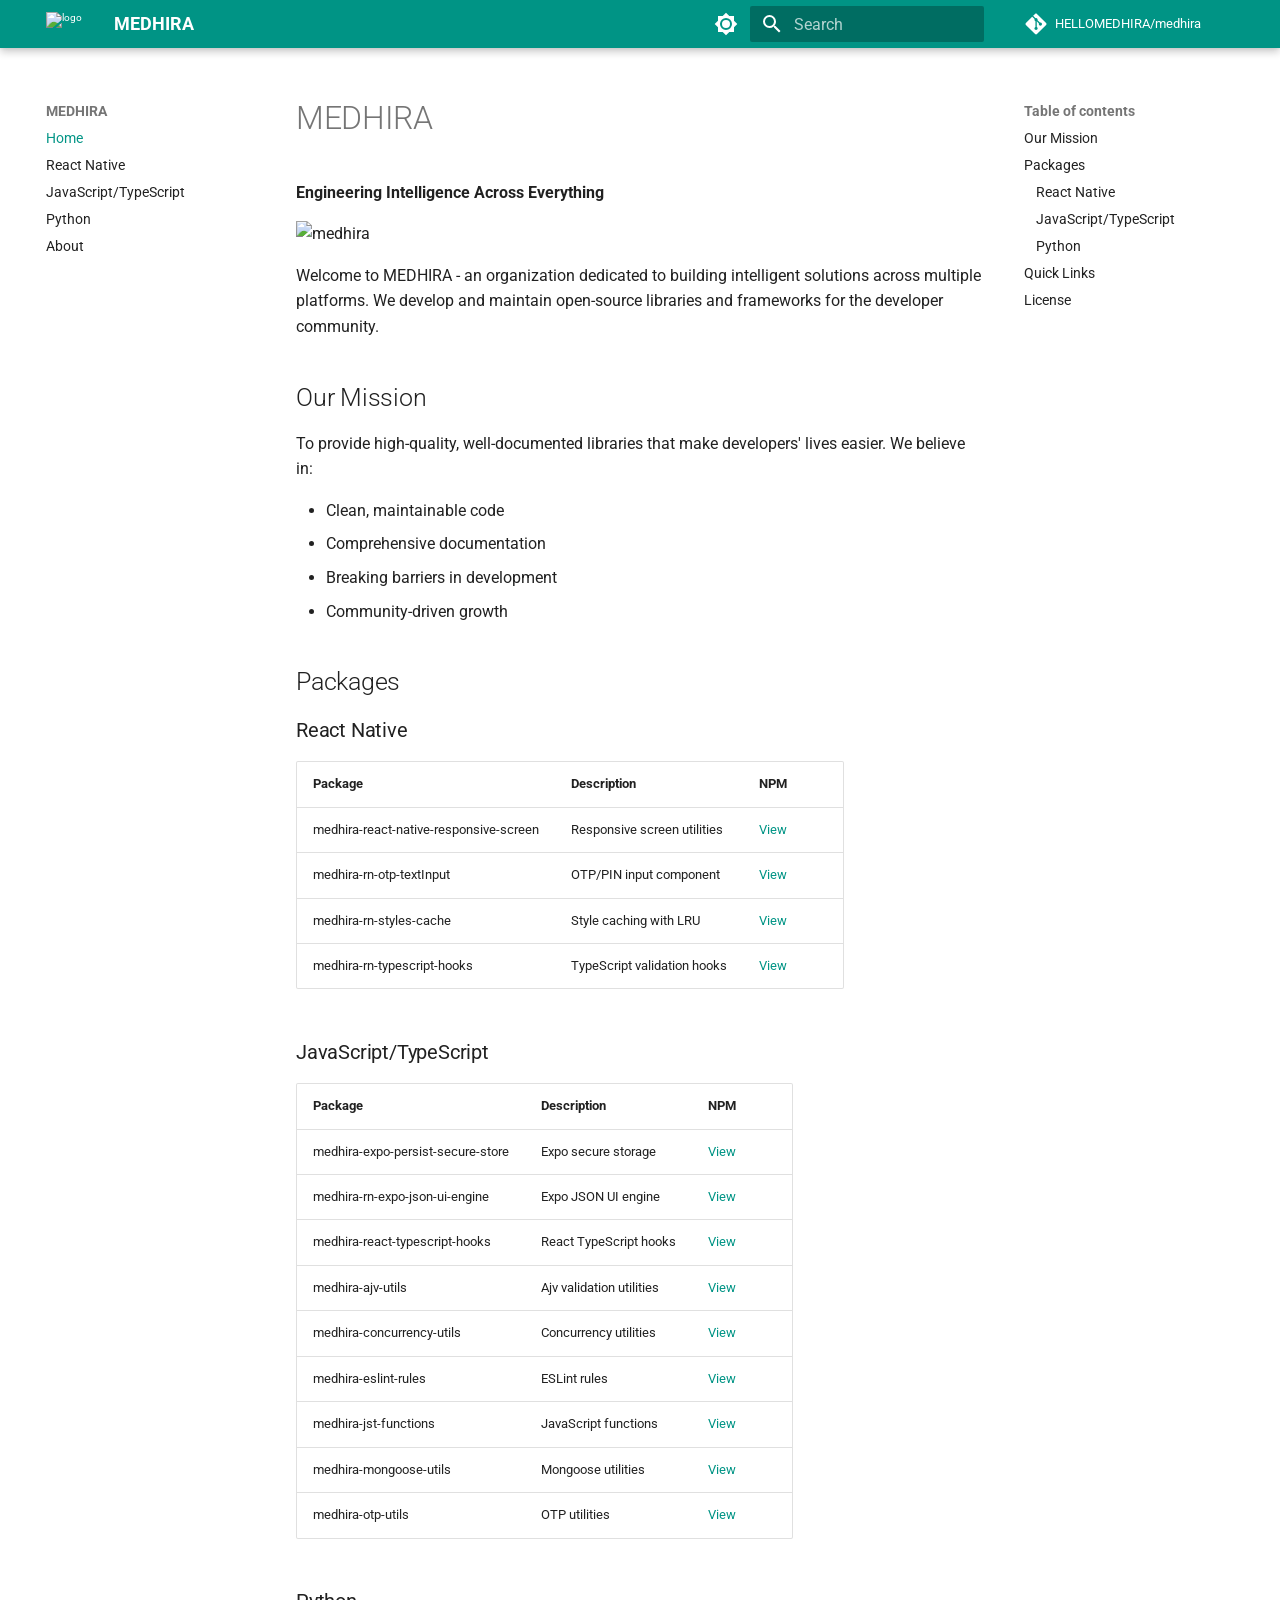
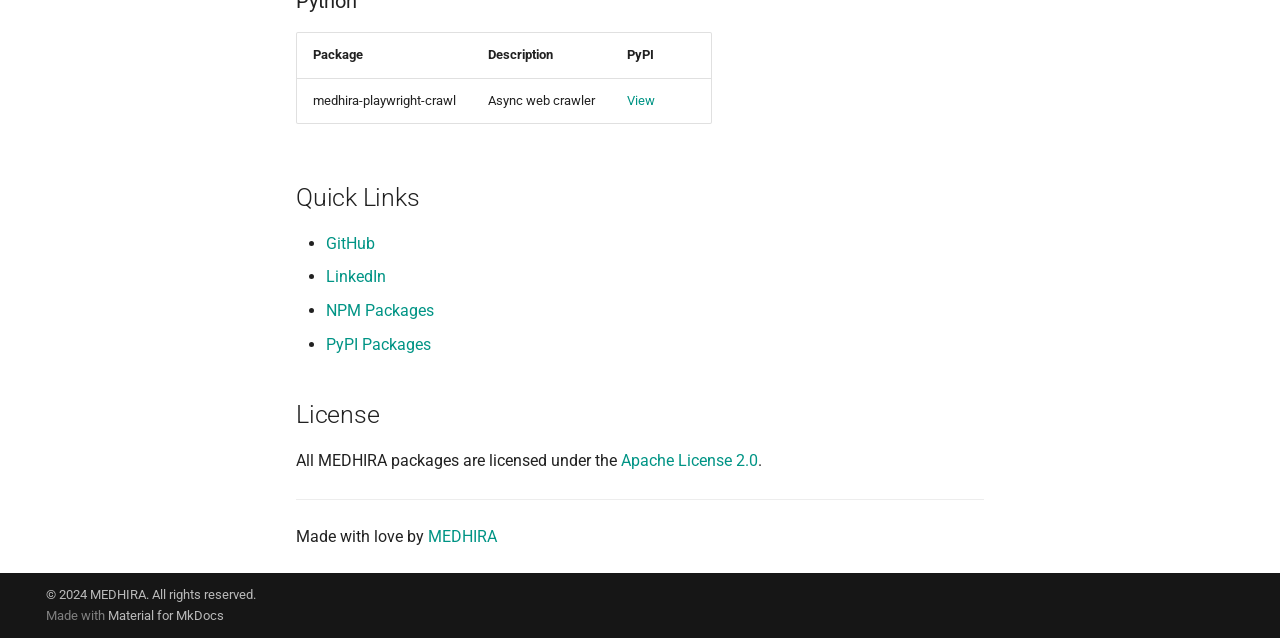
==== site/index.html @ 89390db6 "initial commit" ====
<!doctype html><html lang=en class=no-js> <head><meta charset=utf-8><meta name=viewport content="width=device-width,initial-scale=1"><meta name=description content="Engineering Intelligence Across Everything - Open Source Libraries and Tools"><meta name=author content=MEDHIRA><link href=https://medhira.readthedocs.io/ rel=canonical><link href=react-native/ rel=next><link rel=icon href=https://raw.githubusercontent.com/HELLOMEDHIRA/medhira/main/assets/medhira-logo.png><meta name=generator content="mkdocs-1.6.1, mkdocs-material-9.7.6"><title>MEDHIRA</title><link rel=stylesheet href=assets/stylesheets/main.484c7ddc.min.css><link rel=stylesheet href=assets/stylesheets/palette.ab4e12ef.min.css><link rel=preconnect href=https://fonts.gstatic.com crossorigin><link rel=stylesheet href="https://fonts.googleapis.com/css?family=Roboto:300,300i,400,400i,700,700i%7CRoboto+Mono:400,400i,700,700i&display=fallback"><style>:root{--md-text-font:"Roboto";--md-code-font:"Roboto Mono"}</style><script>__md_scope=new URL(".",location),__md_hash=e=>[...e].reduce(((e,_)=>(e<<5)-e+_.charCodeAt(0)),0),__md_get=(e,_=localStorage,t=__md_scope)=>JSON.parse(_.getItem(t.pathname+"."+e)),__md_set=(e,_,t=localStorage,a=__md_scope)=>{try{t.setItem(a.pathname+"."+e,JSON.stringify(_))}catch(e){}}</script></head> <body dir=ltr data-md-color-scheme=default data-md-color-primary=teal data-md-color-accent=teal> <input class=md-toggle data-md-toggle=drawer type=checkbox id=__drawer autocomplete=off> <input class=md-toggle data-md-toggle=search type=checkbox id=__search autocomplete=off> <label class=md-overlay for=__drawer></label> <div data-md-component=skip> <a href=#medhira class=md-skip> Skip to content </a> </div> <div data-md-component=announce> </div> <header class="md-header md-header--shadow" data-md-component=header> <nav class="md-header__inner md-grid" aria-label=Header> <a href=. title=MEDHIRA class="md-header__button md-logo" aria-label=MEDHIRA data-md-component=logo> <img src=https://raw.githubusercontent.com/HELLOMEDHIRA/medhira/main/assets/medhira-logo.png alt=logo> </a> <label class="md-header__button md-icon" for=__drawer> <svg xmlns=http://www.w3.org/2000/svg viewbox="0 0 24 24"><path d="M3 6h18v2H3zm0 5h18v2H3zm0 5h18v2H3z"/></svg> </label> <div class=md-header__title data-md-component=header-title> <div class=md-header__ellipsis> <div class=md-header__topic> <span class=md-ellipsis> MEDHIRA </span> </div> <div class=md-header__topic data-md-component=header-topic> <span class=md-ellipsis> Home </span> </div> </div> </div> <form class=md-header__option data-md-component=palette> <input class=md-option data-md-color-media="(prefers-color-scheme: light)" data-md-color-scheme=default data-md-color-primary=teal data-md-color-accent=teal aria-label="Switch to dark mode" type=radio name=__palette id=__palette_0> <label class="md-header__button md-icon" title="Switch to dark mode" for=__palette_1 hidden> <svg xmlns=http://www.w3.org/2000/svg viewbox="0 0 24 24"><path d="M12 8a4 4 0 0 0-4 4 4 4 0 0 0 4 4 4 4 0 0 0 4-4 4 4 0 0 0-4-4m0 10a6 6 0 0 1-6-6 6 6 0 0 1 6-6 6 6 0 0 1 6 6 6 6 0 0 1-6 6m8-9.31V4h-4.69L12 .69 8.69 4H4v4.69L.69 12 4 15.31V20h4.69L12 23.31 15.31 20H20v-4.69L23.31 12z"/></svg> </label> <input class=md-option data-md-color-media="(prefers-color-scheme: dark)" data-md-color-scheme=slate data-md-color-primary=teal data-md-color-accent=teal aria-label="Switch to light mode" type=radio name=__palette id=__palette_1> <label class="md-header__button md-icon" title="Switch to light mode" for=__palette_0 hidden> <svg xmlns=http://www.w3.org/2000/svg viewbox="0 0 24 24"><path d="M12 18c-.89 0-1.74-.2-2.5-.55C11.56 16.5 13 14.42 13 12s-1.44-4.5-3.5-5.45C10.26 6.2 11.11 6 12 6a6 6 0 0 1 6 6 6 6 0 0 1-6 6m8-9.31V4h-4.69L12 .69 8.69 4H4v4.69L.69 12 4 15.31V20h4.69L12 23.31 15.31 20H20v-4.69L23.31 12z"/></svg> </label> </form> <script>var palette=__md_get("__palette");if(palette&&palette.color){if("(prefers-color-scheme)"===palette.color.media){var media=matchMedia("(prefers-color-scheme: light)"),input=document.querySelector(media.matches?"[data-md-color-media='(prefers-color-scheme: light)']":"[data-md-color-media='(prefers-color-scheme: dark)']");palette.color.media=input.getAttribute("data-md-color-media"),palette.color.scheme=input.getAttribute("data-md-color-scheme"),palette.color.primary=input.getAttribute("data-md-color-primary"),palette.color.accent=input.getAttribute("data-md-color-accent")}for(var[key,value]of Object.entries(palette.color))document.body.setAttribute("data-md-color-"+key,value)}</script> <label class="md-header__button md-icon" for=__search> <svg xmlns=http://www.w3.org/2000/svg viewbox="0 0 24 24"><path d="M9.5 3A6.5 6.5 0 0 1 16 9.5c0 1.61-.59 3.09-1.56 4.23l.27.27h.79l5 5-1.5 1.5-5-5v-.79l-.27-.27A6.52 6.52 0 0 1 9.5 16 6.5 6.5 0 0 1 3 9.5 6.5 6.5 0 0 1 9.5 3m0 2C7 5 5 7 5 9.5S7 14 9.5 14 14 12 14 9.5 12 5 9.5 5"/></svg> </label> <div class=md-search data-md-component=search role=dialog> <label class=md-search__overlay for=__search></label> <div class=md-search__inner role=search> <form class=md-search__form name=search> <input type=text class=md-search__input name=query aria-label=Search placeholder=Search autocapitalize=off autocorrect=off autocomplete=off spellcheck=false data-md-component=search-query required> <label class="md-search__icon md-icon" for=__search> <svg xmlns=http://www.w3.org/2000/svg viewbox="0 0 24 24"><path d="M9.5 3A6.5 6.5 0 0 1 16 9.5c0 1.61-.59 3.09-1.56 4.23l.27.27h.79l5 5-1.5 1.5-5-5v-.79l-.27-.27A6.52 6.52 0 0 1 9.5 16 6.5 6.5 0 0 1 3 9.5 6.5 6.5 0 0 1 9.5 3m0 2C7 5 5 7 5 9.5S7 14 9.5 14 14 12 14 9.5 12 5 9.5 5"/></svg> <svg xmlns=http://www.w3.org/2000/svg viewbox="0 0 24 24"><path d="M20 11v2H8l5.5 5.5-1.42 1.42L4.16 12l7.92-7.92L13.5 5.5 8 11z"/></svg> </label> <nav class=md-search__options aria-label=Search> <button type=reset class="md-search__icon md-icon" title=Clear aria-label=Clear tabindex=-1> <svg xmlns=http://www.w3.org/2000/svg viewbox="0 0 24 24"><path d="M19 6.41 17.59 5 12 10.59 6.41 5 5 6.41 10.59 12 5 17.59 6.41 19 12 13.41 17.59 19 19 17.59 13.41 12z"/></svg> </button> </nav> </form> <div class=md-search__output> <div class=md-search__scrollwrap tabindex=0 data-md-scrollfix> <div class=md-search-result data-md-component=search-result> <div class=md-search-result__meta> Initializing search </div> <ol class=md-search-result__list role=presentation></ol> </div> </div> </div> </div> </div> <div class=md-header__source> <a href=https://github.com/HELLOMEDHIRA/medhira title="Go to repository" class=md-source data-md-component=source> <div class="md-source__icon md-icon"> <svg xmlns=http://www.w3.org/2000/svg viewbox="0 0 448 512"><!-- Font Awesome Free 7.1.0 by @fontawesome - https://fontawesome.com License - https://fontawesome.com/license/free (Icons: CC BY 4.0, Fonts: SIL OFL 1.1, Code: MIT License) Copyright 2025 Fonticons, Inc.--><path d="M439.6 236.1 244 40.5c-5.4-5.5-12.8-8.5-20.4-8.5s-15 3-20.4 8.4L162.5 81l51.5 51.5c27.1-9.1 52.7 16.8 43.4 43.7l49.7 49.7c34.2-11.8 61.2 31 35.5 56.7-26.5 26.5-70.2-2.9-56-37.3L240.3 199v121.9c25.3 12.5 22.3 41.8 9.1 55-6.4 6.4-15.2 10.1-24.3 10.1s-17.8-3.6-24.3-10.1c-17.6-17.6-11.1-46.9 11.2-56v-123c-20.8-8.5-24.6-30.7-18.6-45L142.6 101 8.5 235.1C3 240.6 0 247.9 0 255.5s3 15 8.5 20.4l195.6 195.7c5.4 5.4 12.7 8.4 20.4 8.4s15-3 20.4-8.4l194.7-194.7c5.4-5.4 8.4-12.8 8.4-20.4s-3-15-8.4-20.4"/></svg> </div> <div class=md-source__repository> HELLOMEDHIRA/medhira </div> </a> </div> </nav> </header> <div class=md-container data-md-component=container> <main class=md-main data-md-component=main> <div class="md-main__inner md-grid"> <div class="md-sidebar md-sidebar--primary" data-md-component=sidebar data-md-type=navigation> <div class=md-sidebar__scrollwrap> <div class=md-sidebar__inner> <nav class="md-nav md-nav--primary" aria-label=Navigation data-md-level=0> <label class=md-nav__title for=__drawer> <a href=. title=MEDHIRA class="md-nav__button md-logo" aria-label=MEDHIRA data-md-component=logo> <img src=https://raw.githubusercontent.com/HELLOMEDHIRA/medhira/main/assets/medhira-logo.png alt=logo> </a> MEDHIRA </label> <div class=md-nav__source> <a href=https://github.com/HELLOMEDHIRA/medhira title="Go to repository" class=md-source data-md-component=source> <div class="md-source__icon md-icon"> <svg xmlns=http://www.w3.org/2000/svg viewbox="0 0 448 512"><!-- Font Awesome Free 7.1.0 by @fontawesome - https://fontawesome.com License - https://fontawesome.com/license/free (Icons: CC BY 4.0, Fonts: SIL OFL 1.1, Code: MIT License) Copyright 2025 Fonticons, Inc.--><path d="M439.6 236.1 244 40.5c-5.4-5.5-12.8-8.5-20.4-8.5s-15 3-20.4 8.4L162.5 81l51.5 51.5c27.1-9.1 52.7 16.8 43.4 43.7l49.7 49.7c34.2-11.8 61.2 31 35.5 56.7-26.5 26.5-70.2-2.9-56-37.3L240.3 199v121.9c25.3 12.5 22.3 41.8 9.1 55-6.4 6.4-15.2 10.1-24.3 10.1s-17.8-3.6-24.3-10.1c-17.6-17.6-11.1-46.9 11.2-56v-123c-20.8-8.5-24.6-30.7-18.6-45L142.6 101 8.5 235.1C3 240.6 0 247.9 0 255.5s3 15 8.5 20.4l195.6 195.7c5.4 5.4 12.7 8.4 20.4 8.4s15-3 20.4-8.4l194.7-194.7c5.4-5.4 8.4-12.8 8.4-20.4s-3-15-8.4-20.4"/></svg> </div> <div class=md-source__repository> HELLOMEDHIRA/medhira </div> </a> </div> <ul class=md-nav__list data-md-scrollfix> <li class="md-nav__item md-nav__item--active"> <input class="md-nav__toggle md-toggle" type=checkbox id=__toc> <label class="md-nav__link md-nav__link--active" for=__toc> <span class=md-ellipsis> Home </span> <span class="md-nav__icon md-icon"></span> </label> <a href=. class="md-nav__link md-nav__link--active"> <span class=md-ellipsis> Home </span> </a> <nav class="md-nav md-nav--secondary" aria-label="Table of contents"> <label class=md-nav__title for=__toc> <span class="md-nav__icon md-icon"></span> Table of contents </label> <ul class=md-nav__list data-md-component=toc data-md-scrollfix> <li class=md-nav__item> <a href=#our-mission class=md-nav__link> <span class=md-ellipsis> Our Mission </span> </a> </li> <li class=md-nav__item> <a href=#packages class=md-nav__link> <span class=md-ellipsis> Packages </span> </a> <nav class=md-nav aria-label=Packages> <ul class=md-nav__list> <li class=md-nav__item> <a href=#react-native class=md-nav__link> <span class=md-ellipsis> React Native </span> </a> </li> <li class=md-nav__item> <a href=#javascripttypescript class=md-nav__link> <span class=md-ellipsis> JavaScript/TypeScript </span> </a> </li> <li class=md-nav__item> <a href=#python class=md-nav__link> <span class=md-ellipsis> Python </span> </a> </li> </ul> </nav> </li> <li class=md-nav__item> <a href=#quick-links class=md-nav__link> <span class=md-ellipsis> Quick Links </span> </a> </li> <li class=md-nav__item> <a href=#license class=md-nav__link> <span class=md-ellipsis> License </span> </a> </li> </ul> </nav> </li> <li class=md-nav__item> <a href=react-native/ class=md-nav__link> <span class=md-ellipsis> React Native </span> </a> </li> <li class=md-nav__item> <a href=javascript-typescript/ class=md-nav__link> <span class=md-ellipsis> JavaScript/TypeScript </span> </a> </li> <li class=md-nav__item> <a href=python/ class=md-nav__link> <span class=md-ellipsis> Python </span> </a> </li> <li class=md-nav__item> <a href=about/ class=md-nav__link> <span class=md-ellipsis> About </span> </a> </li> </ul> </nav> </div> </div> </div> <div class="md-sidebar md-sidebar--secondary" data-md-component=sidebar data-md-type=toc> <div class=md-sidebar__scrollwrap> <div class=md-sidebar__inner> <nav class="md-nav md-nav--secondary" aria-label="Table of contents"> <label class=md-nav__title for=__toc> <span class="md-nav__icon md-icon"></span> Table of contents </label> <ul class=md-nav__list data-md-component=toc data-md-scrollfix> <li class=md-nav__item> <a href=#our-mission class=md-nav__link> <span class=md-ellipsis> Our Mission </span> </a> </li> <li class=md-nav__item> <a href=#packages class=md-nav__link> <span class=md-ellipsis> Packages </span> </a> <nav class=md-nav aria-label=Packages> <ul class=md-nav__list> <li class=md-nav__item> <a href=#react-native class=md-nav__link> <span class=md-ellipsis> React Native </span> </a> </li> <li class=md-nav__item> <a href=#javascripttypescript class=md-nav__link> <span class=md-ellipsis> JavaScript/TypeScript </span> </a> </li> <li class=md-nav__item> <a href=#python class=md-nav__link> <span class=md-ellipsis> Python </span> </a> </li> </ul> </nav> </li> <li class=md-nav__item> <a href=#quick-links class=md-nav__link> <span class=md-ellipsis> Quick Links </span> </a> </li> <li class=md-nav__item> <a href=#license class=md-nav__link> <span class=md-ellipsis> License </span> </a> </li> </ul> </nav> </div> </div> </div> <div class=md-content data-md-component=content> <article class="md-content__inner md-typeset"> <h1 id=medhira>MEDHIRA<a class=headerlink href=#medhira title="Permanent link">&para;</a></h1> <p><strong>Engineering Intelligence Across Everything</strong></p> <p><img alt=medhira src=https://raw.githubusercontent.com/HELLOMEDHIRA/medhira/main/assets/medhira-logo.png></p> <p>Welcome to MEDHIRA - an organization dedicated to building intelligent solutions across multiple platforms. We develop and maintain open-source libraries and frameworks for the developer community.</p> <h2 id=our-mission>Our Mission<a class=headerlink href=#our-mission title="Permanent link">&para;</a></h2> <p>To provide high-quality, well-documented libraries that make developers' lives easier. We believe in:</p> <ul> <li>Clean, maintainable code</li> <li>Comprehensive documentation</li> <li>Breaking barriers in development</li> <li>Community-driven growth</li> </ul> <h2 id=packages>Packages<a class=headerlink href=#packages title="Permanent link">&para;</a></h2> <h3 id=react-native>React Native<a class=headerlink href=#react-native title="Permanent link">&para;</a></h3> <table> <thead> <tr> <th>Package</th> <th>Description</th> <th>NPM</th> </tr> </thead> <tbody> <tr> <td>medhira-react-native-responsive-screen</td> <td>Responsive screen utilities</td> <td><a href=https://www.npmjs.com/package/medhira-react-native-responsive-screen>View</a></td> </tr> <tr> <td>medhira-rn-otp-textInput</td> <td>OTP/PIN input component</td> <td><a href=https://www.npmjs.com/package/medhira-rn-otp-textinput>View</a></td> </tr> <tr> <td>medhira-rn-styles-cache</td> <td>Style caching with LRU</td> <td><a href=https://www.npmjs.com/package/medhira-rn-styles-cache>View</a></td> </tr> <tr> <td>medhira-rn-typescript-hooks</td> <td>TypeScript validation hooks</td> <td><a href=https://www.npmjs.com/package/medhira-rn-typescript-hooks>View</a></td> </tr> </tbody> </table> <h3 id=javascripttypescript>JavaScript/TypeScript<a class=headerlink href=#javascripttypescript title="Permanent link">&para;</a></h3> <table> <thead> <tr> <th>Package</th> <th>Description</th> <th>NPM</th> </tr> </thead> <tbody> <tr> <td>medhira-expo-persist-secure-store</td> <td>Expo secure storage</td> <td><a href=https://www.npmjs.com/package/medhira-expo-persist-secure-store>View</a></td> </tr> <tr> <td>medhira-rn-expo-json-ui-engine</td> <td>Expo JSON UI engine</td> <td><a href=https://www.npmjs.com/package/medhira-expo-json-ui-engine>View</a></td> </tr> <tr> <td>medhira-react-typescript-hooks</td> <td>React TypeScript hooks</td> <td><a href=https://www.npmjs.com/package/medhira-react-typescript-hooks>View</a></td> </tr> <tr> <td>medhira-ajv-utils</td> <td>Ajv validation utilities</td> <td><a href=https://www.npmjs.com/package/medhira-ajv-utils>View</a></td> </tr> <tr> <td>medhira-concurrency-utils</td> <td>Concurrency utilities</td> <td><a href=https://www.npmjs.com/package/medhira-concurrency-utils>View</a></td> </tr> <tr> <td>medhira-eslint-rules</td> <td>ESLint rules</td> <td><a href=https://www.npmjs.com/package/medhira-eslint-rules>View</a></td> </tr> <tr> <td>medhira-jst-functions</td> <td>JavaScript functions</td> <td><a href=https://www.npmjs.com/package/medhira-jst-functions>View</a></td> </tr> <tr> <td>medhira-mongoose-utils</td> <td>Mongoose utilities</td> <td><a href=https://www.npmjs.com/package/medhira-mongoose-utils>View</a></td> </tr> <tr> <td>medhira-otp-utils</td> <td>OTP utilities</td> <td><a href=https://www.npmjs.com/package/medhira-otp-utils>View</a></td> </tr> </tbody> </table> <h3 id=python>Python<a class=headerlink href=#python title="Permanent link">&para;</a></h3> <table> <thead> <tr> <th>Package</th> <th>Description</th> <th>PyPI</th> </tr> </thead> <tbody> <tr> <td>medhira-playwright-crawl</td> <td>Async web crawler</td> <td><a href=https://pypi.org/project/medhira-playwright-crawl/ >View</a></td> </tr> </tbody> </table> <h2 id=quick-links>Quick Links<a class=headerlink href=#quick-links title="Permanent link">&para;</a></h2> <ul> <li><a href=https://github.com/HELLOMEDHIRA>GitHub</a></li> <li><a href=https://www.linkedin.com/in/smuniharish>LinkedIn</a></li> <li><a href=https://www.npmjs.com/org/medhira>NPM Packages</a></li> <li><a href="https://pypi.org/search/?query=medhira">PyPI Packages</a></li> </ul> <h2 id=license>License<a class=headerlink href=#license title="Permanent link">&para;</a></h2> <p>All MEDHIRA packages are licensed under the <a href=https://github.com/HELLOMEDHIRA/medhira/blob/main/LICENSE>Apache License 2.0</a>.</p> <hr> <p>Made with love by <a href=https://medhira.io>MEDHIRA</a></p> </article> </div> <script>var target=document.getElementById(location.hash.slice(1));target&&target.name&&(target.checked=target.name.startsWith("__tabbed_"))</script> </div> </main> <footer class=md-footer> <div class="md-footer-meta md-typeset"> <div class="md-footer-meta__inner md-grid"> <div class=md-copyright> <div class=md-copyright__highlight> &copy; 2024 MEDHIRA. All rights reserved. </div> Made with <a href=https://squidfunk.github.io/mkdocs-material/ target=_blank rel=noopener> Material for MkDocs </a> </div> </div> </div> </footer> </div> <div class=md-dialog data-md-component=dialog> <div class="md-dialog__inner md-typeset"></div> </div> <script id=__config type=application/json>{"annotate": null, "base": ".", "features": [], "search": "assets/javascripts/workers/search.2c215733.min.js", "tags": null, "translations": {"clipboard.copied": "Copied to clipboard", "clipboard.copy": "Copy to clipboard", "search.result.more.one": "1 more on this page", "search.result.more.other": "# more on this page", "search.result.none": "No matching documents", "search.result.one": "1 matching document", "search.result.other": "# matching documents", "search.result.placeholder": "Type to start searching", "search.result.term.missing": "Missing", "select.version": "Select version"}, "version": null}</script> <script src=assets/javascripts/bundle.79ae519e.min.js></script> </body> </html>
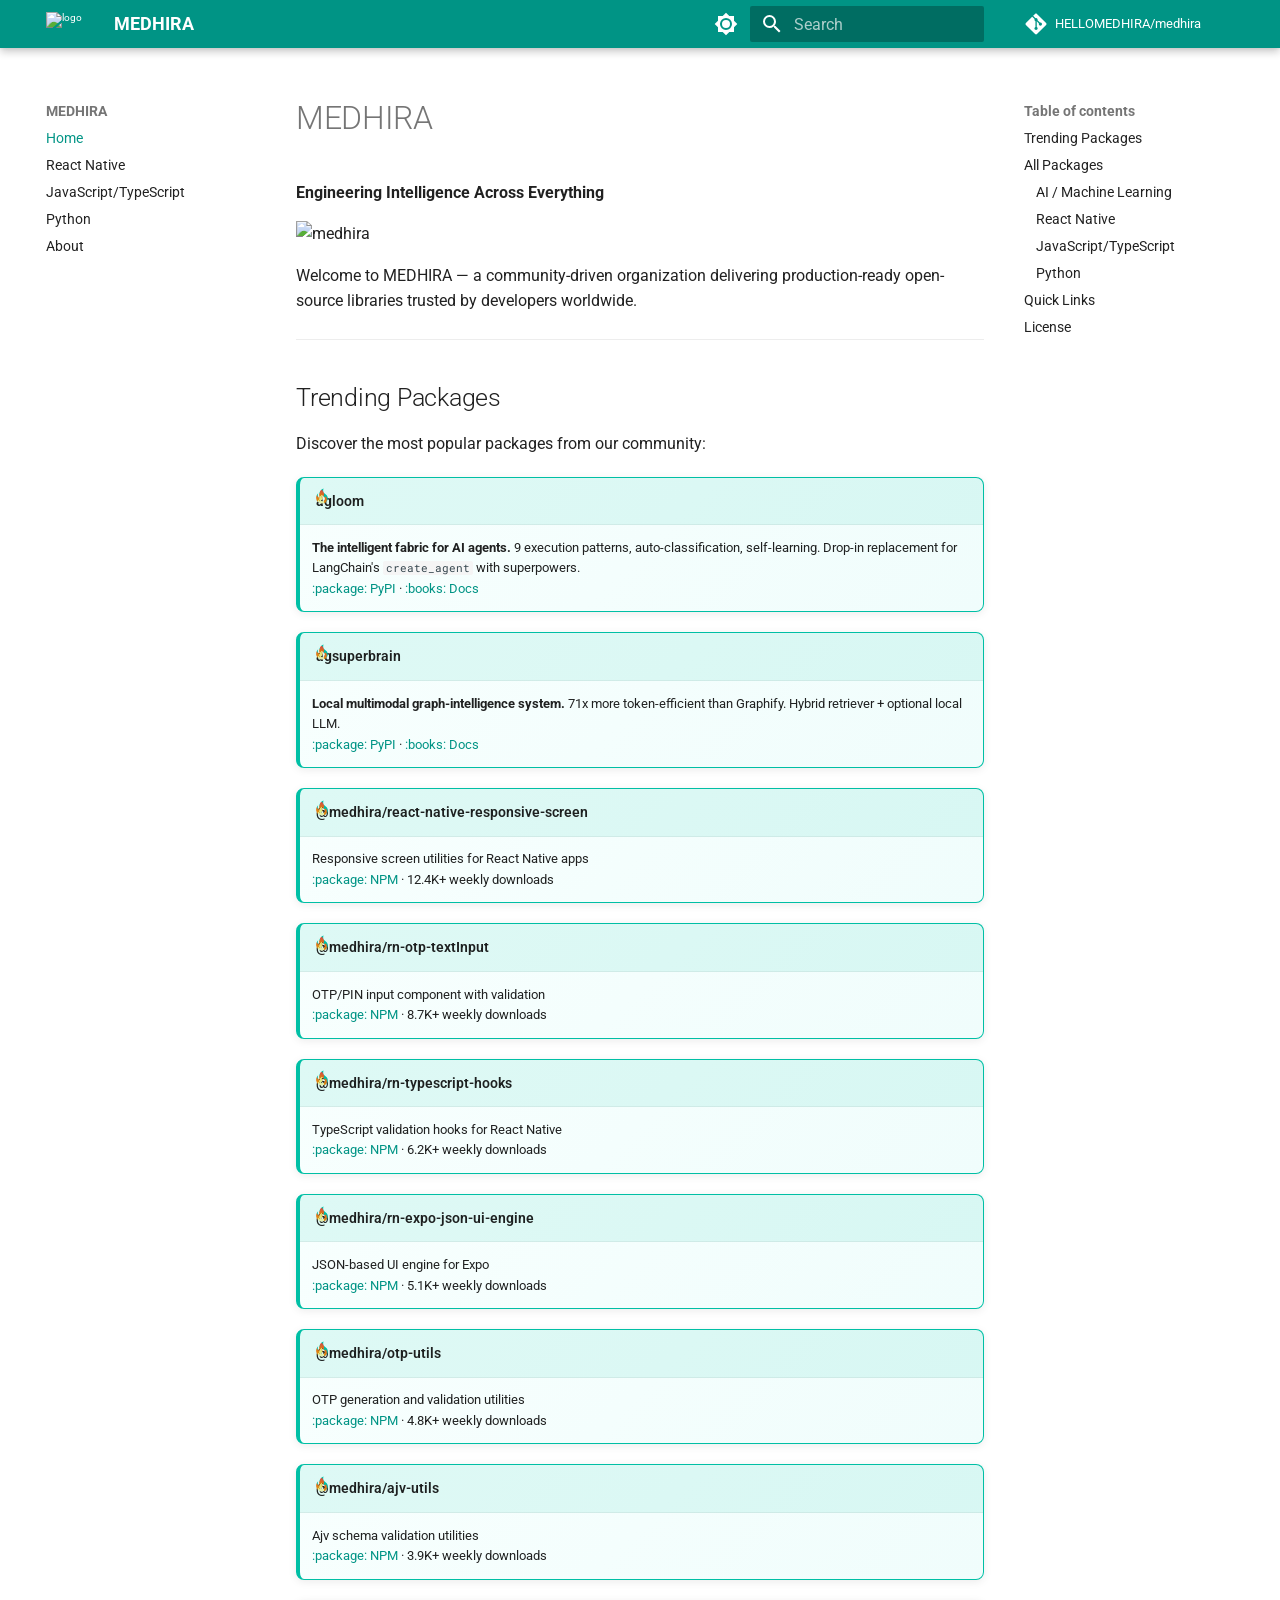
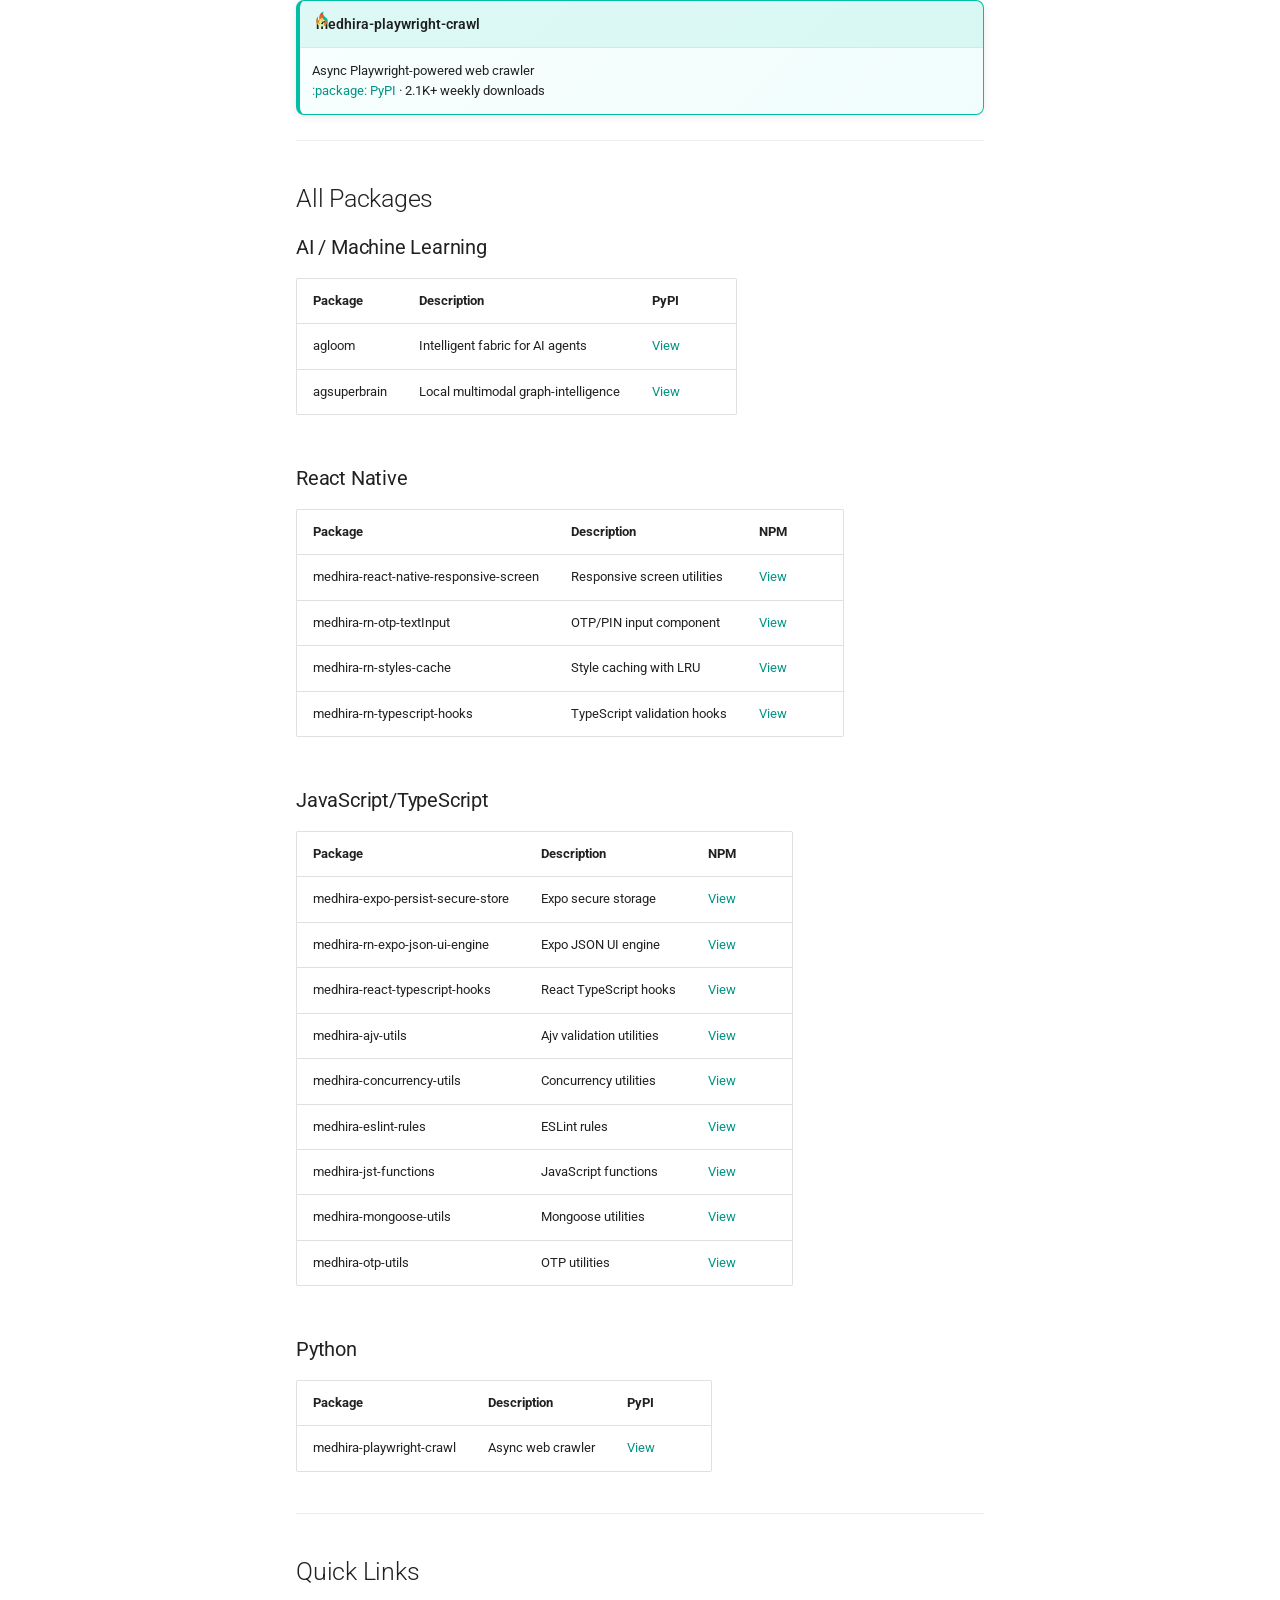
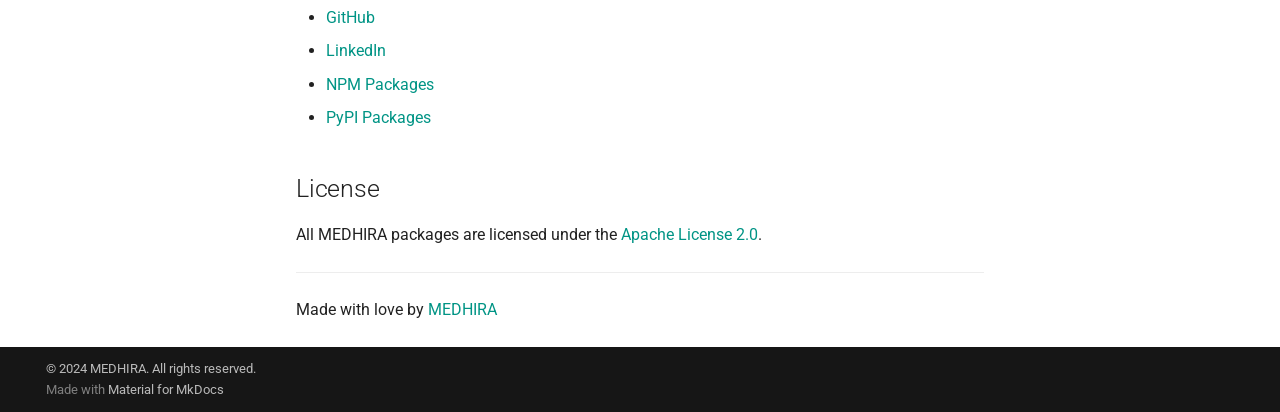
==== commit 849bf69c: "docs updated" ====
--- a/site/index.html
+++ b/site/index.html
@@ -1 +1 @@
-<!doctype html><html lang=en class=no-js> <head><meta charset=utf-8><meta name=viewport content="width=device-width,initial-scale=1"><meta name=description content="Engineering Intelligence Across Everything - Open Source Libraries and Tools"><meta name=author content=MEDHIRA><link href=https://medhira.readthedocs.io/ rel=canonical><link href=react-native/ rel=next><link rel=icon href=https://raw.githubusercontent.com/HELLOMEDHIRA/medhira/main/assets/medhira-logo.png><meta name=generator content="mkdocs-1.6.1, mkdocs-material-9.7.6"><title>MEDHIRA</title><link rel=stylesheet href=assets/stylesheets/main.484c7ddc.min.css><link rel=stylesheet href=assets/stylesheets/palette.ab4e12ef.min.css><link rel=preconnect href=https://fonts.gstatic.com crossorigin><link rel=stylesheet href="https://fonts.googleapis.com/css?family=Roboto:300,300i,400,400i,700,700i%7CRoboto+Mono:400,400i,700,700i&display=fallback"><style>:root{--md-text-font:"Roboto";--md-code-font:"Roboto Mono"}</style><script>__md_scope=new URL(".",location),__md_hash=e=>[...e].reduce(((e,_)=>(e<<5)-e+_.charCodeAt(0)),0),__md_get=(e,_=localStorage,t=__md_scope)=>JSON.parse(_.getItem(t.pathname+"."+e)),__md_set=(e,_,t=localStorage,a=__md_scope)=>{try{t.setItem(a.pathname+"."+e,JSON.stringify(_))}catch(e){}}</script></head> <body dir=ltr data-md-color-scheme=default data-md-color-primary=teal data-md-color-accent=teal> <input class=md-toggle data-md-toggle=drawer type=checkbox id=__drawer autocomplete=off> <input class=md-toggle data-md-toggle=search type=checkbox id=__search autocomplete=off> <label class=md-overlay for=__drawer></label> <div data-md-component=skip> <a href=#medhira class=md-skip> Skip to content </a> </div> <div data-md-component=announce> </div> <header class="md-header md-header--shadow" data-md-component=header> <nav class="md-header__inner md-grid" aria-label=Header> <a href=. title=MEDHIRA class="md-header__button md-logo" aria-label=MEDHIRA data-md-component=logo> <img src=https://raw.githubusercontent.com/HELLOMEDHIRA/medhira/main/assets/medhira-logo.png alt=logo> </a> <label class="md-header__button md-icon" for=__drawer> <svg xmlns=http://www.w3.org/2000/svg viewbox="0 0 24 24"><path d="M3 6h18v2H3zm0 5h18v2H3zm0 5h18v2H3z"/></svg> </label> <div class=md-header__title data-md-component=header-title> <div class=md-header__ellipsis> <div class=md-header__topic> <span class=md-ellipsis> MEDHIRA </span> </div> <div class=md-header__topic data-md-component=header-topic> <span class=md-ellipsis> Home </span> </div> </div> </div> <form class=md-header__option data-md-component=palette> <input class=md-option data-md-color-media="(prefers-color-scheme: light)" data-md-color-scheme=default data-md-color-primary=teal data-md-color-accent=teal aria-label="Switch to dark mode" type=radio name=__palette id=__palette_0> <label class="md-header__button md-icon" title="Switch to dark mode" for=__palette_1 hidden> <svg xmlns=http://www.w3.org/2000/svg viewbox="0 0 24 24"><path d="M12 8a4 4 0 0 0-4 4 4 4 0 0 0 4 4 4 4 0 0 0 4-4 4 4 0 0 0-4-4m0 10a6 6 0 0 1-6-6 6 6 0 0 1 6-6 6 6 0 0 1 6 6 6 6 0 0 1-6 6m8-9.31V4h-4.69L12 .69 8.69 4H4v4.69L.69 12 4 15.31V20h4.69L12 23.31 15.31 20H20v-4.69L23.31 12z"/></svg> </label> <input class=md-option data-md-color-media="(prefers-color-scheme: dark)" data-md-color-scheme=slate data-md-color-primary=teal data-md-color-accent=teal aria-label="Switch to light mode" type=radio name=__palette id=__palette_1> <label class="md-header__button md-icon" title="Switch to light mode" for=__palette_0 hidden> <svg xmlns=http://www.w3.org/2000/svg viewbox="0 0 24 24"><path d="M12 18c-.89 0-1.74-.2-2.5-.55C11.56 16.5 13 14.42 13 12s-1.44-4.5-3.5-5.45C10.26 6.2 11.11 6 12 6a6 6 0 0 1 6 6 6 6 0 0 1-6 6m8-9.31V4h-4.69L12 .69 8.69 4H4v4.69L.69 12 4 15.31V20h4.69L12 23.31 15.31 20H20v-4.69L23.31 12z"/></svg> </label> </form> <script>var palette=__md_get("__palette");if(palette&&palette.color){if("(prefers-color-scheme)"===palette.color.media){var media=matchMedia("(prefers-color-scheme: light)"),input=document.querySelector(media.matches?"[data-md-color-media='(prefers-color-scheme: light)']":"[data-md-color-media='(prefers-color-scheme: dark)']");palette.color.media=input.getAttribute("data-md-color-media"),palette.color.scheme=input.getAttribute("data-md-color-scheme"),palette.color.primary=input.getAttribute("data-md-color-primary"),palette.color.accent=input.getAttribute("data-md-color-accent")}for(var[key,value]of Object.entries(palette.color))document.body.setAttribute("data-md-color-"+key,value)}</script> <label class="md-header__button md-icon" for=__search> <svg xmlns=http://www.w3.org/2000/svg viewbox="0 0 24 24"><path d="M9.5 3A6.5 6.5 0 0 1 16 9.5c0 1.61-.59 3.09-1.56 4.23l.27.27h.79l5 5-1.5 1.5-5-5v-.79l-.27-.27A6.52 6.52 0 0 1 9.5 16 6.5 6.5 0 0 1 3 9.5 6.5 6.5 0 0 1 9.5 3m0 2C7 5 5 7 5 9.5S7 14 9.5 14 14 12 14 9.5 12 5 9.5 5"/></svg> </label> <div class=md-search data-md-component=search role=dialog> <label class=md-search__overlay for=__search></label> <div class=md-search__inner role=search> <form class=md-search__form name=search> <input type=text class=md-search__input name=query aria-label=Search placeholder=Search autocapitalize=off autocorrect=off autocomplete=off spellcheck=false data-md-component=search-query required> <label class="md-search__icon md-icon" for=__search> <svg xmlns=http://www.w3.org/2000/svg viewbox="0 0 24 24"><path d="M9.5 3A6.5 6.5 0 0 1 16 9.5c0 1.61-.59 3.09-1.56 4.23l.27.27h.79l5 5-1.5 1.5-5-5v-.79l-.27-.27A6.52 6.52 0 0 1 9.5 16 6.5 6.5 0 0 1 3 9.5 6.5 6.5 0 0 1 9.5 3m0 2C7 5 5 7 5 9.5S7 14 9.5 14 14 12 14 9.5 12 5 9.5 5"/></svg> <svg xmlns=http://www.w3.org/2000/svg viewbox="0 0 24 24"><path d="M20 11v2H8l5.5 5.5-1.42 1.42L4.16 12l7.92-7.92L13.5 5.5 8 11z"/></svg> </label> <nav class=md-search__options aria-label=Search> <button type=reset class="md-search__icon md-icon" title=Clear aria-label=Clear tabindex=-1> <svg xmlns=http://www.w3.org/2000/svg viewbox="0 0 24 24"><path d="M19 6.41 17.59 5 12 10.59 6.41 5 5 6.41 10.59 12 5 17.59 6.41 19 12 13.41 17.59 19 19 17.59 13.41 12z"/></svg> </button> </nav> </form> <div class=md-search__output> <div class=md-search__scrollwrap tabindex=0 data-md-scrollfix> <div class=md-search-result data-md-component=search-result> <div class=md-search-result__meta> Initializing search </div> <ol class=md-search-result__list role=presentation></ol> </div> </div> </div> </div> </div> <div class=md-header__source> <a href=https://github.com/HELLOMEDHIRA/medhira title="Go to repository" class=md-source data-md-component=source> <div class="md-source__icon md-icon"> <svg xmlns=http://www.w3.org/2000/svg viewbox="0 0 448 512"><!-- Font Awesome Free 7.1.0 by @fontawesome - https://fontawesome.com License - https://fontawesome.com/license/free (Icons: CC BY 4.0, Fonts: SIL OFL 1.1, Code: MIT License) Copyright 2025 Fonticons, Inc.--><path d="M439.6 236.1 244 40.5c-5.4-5.5-12.8-8.5-20.4-8.5s-15 3-20.4 8.4L162.5 81l51.5 51.5c27.1-9.1 52.7 16.8 43.4 43.7l49.7 49.7c34.2-11.8 61.2 31 35.5 56.7-26.5 26.5-70.2-2.9-56-37.3L240.3 199v121.9c25.3 12.5 22.3 41.8 9.1 55-6.4 6.4-15.2 10.1-24.3 10.1s-17.8-3.6-24.3-10.1c-17.6-17.6-11.1-46.9 11.2-56v-123c-20.8-8.5-24.6-30.7-18.6-45L142.6 101 8.5 235.1C3 240.6 0 247.9 0 255.5s3 15 8.5 20.4l195.6 195.7c5.4 5.4 12.7 8.4 20.4 8.4s15-3 20.4-8.4l194.7-194.7c5.4-5.4 8.4-12.8 8.4-20.4s-3-15-8.4-20.4"/></svg> </div> <div class=md-source__repository> HELLOMEDHIRA/medhira </div> </a> </div> </nav> </header> <div class=md-container data-md-component=container> <main class=md-main data-md-component=main> <div class="md-main__inner md-grid"> <div class="md-sidebar md-sidebar--primary" data-md-component=sidebar data-md-type=navigation> <div class=md-sidebar__scrollwrap> <div class=md-sidebar__inner> <nav class="md-nav md-nav--primary" aria-label=Navigation data-md-level=0> <label class=md-nav__title for=__drawer> <a href=. title=MEDHIRA class="md-nav__button md-logo" aria-label=MEDHIRA data-md-component=logo> <img src=https://raw.githubusercontent.com/HELLOMEDHIRA/medhira/main/assets/medhira-logo.png alt=logo> </a> MEDHIRA </label> <div class=md-nav__source> <a href=https://github.com/HELLOMEDHIRA/medhira title="Go to repository" class=md-source data-md-component=source> <div class="md-source__icon md-icon"> <svg xmlns=http://www.w3.org/2000/svg viewbox="0 0 448 512"><!-- Font Awesome Free 7.1.0 by @fontawesome - https://fontawesome.com License - https://fontawesome.com/license/free (Icons: CC BY 4.0, Fonts: SIL OFL 1.1, Code: MIT License) Copyright 2025 Fonticons, Inc.--><path d="M439.6 236.1 244 40.5c-5.4-5.5-12.8-8.5-20.4-8.5s-15 3-20.4 8.4L162.5 81l51.5 51.5c27.1-9.1 52.7 16.8 43.4 43.7l49.7 49.7c34.2-11.8 61.2 31 35.5 56.7-26.5 26.5-70.2-2.9-56-37.3L240.3 199v121.9c25.3 12.5 22.3 41.8 9.1 55-6.4 6.4-15.2 10.1-24.3 10.1s-17.8-3.6-24.3-10.1c-17.6-17.6-11.1-46.9 11.2-56v-123c-20.8-8.5-24.6-30.7-18.6-45L142.6 101 8.5 235.1C3 240.6 0 247.9 0 255.5s3 15 8.5 20.4l195.6 195.7c5.4 5.4 12.7 8.4 20.4 8.4s15-3 20.4-8.4l194.7-194.7c5.4-5.4 8.4-12.8 8.4-20.4s-3-15-8.4-20.4"/></svg> </div> <div class=md-source__repository> HELLOMEDHIRA/medhira </div> </a> </div> <ul class=md-nav__list data-md-scrollfix> <li class="md-nav__item md-nav__item--active"> <input class="md-nav__toggle md-toggle" type=checkbox id=__toc> <label class="md-nav__link md-nav__link--active" for=__toc> <span class=md-ellipsis> Home </span> <span class="md-nav__icon md-icon"></span> </label> <a href=. class="md-nav__link md-nav__link--active"> <span class=md-ellipsis> Home </span> </a> <nav class="md-nav md-nav--secondary" aria-label="Table of contents"> <label class=md-nav__title for=__toc> <span class="md-nav__icon md-icon"></span> Table of contents </label> <ul class=md-nav__list data-md-component=toc data-md-scrollfix> <li class=md-nav__item> <a href=#our-mission class=md-nav__link> <span class=md-ellipsis> Our Mission </span> </a> </li> <li class=md-nav__item> <a href=#packages class=md-nav__link> <span class=md-ellipsis> Packages </span> </a> <nav class=md-nav aria-label=Packages> <ul class=md-nav__list> <li class=md-nav__item> <a href=#react-native class=md-nav__link> <span class=md-ellipsis> React Native </span> </a> </li> <li class=md-nav__item> <a href=#javascripttypescript class=md-nav__link> <span class=md-ellipsis> JavaScript/TypeScript </span> </a> </li> <li class=md-nav__item> <a href=#python class=md-nav__link> <span class=md-ellipsis> Python </span> </a> </li> </ul> </nav> </li> <li class=md-nav__item> <a href=#quick-links class=md-nav__link> <span class=md-ellipsis> Quick Links </span> </a> </li> <li class=md-nav__item> <a href=#license class=md-nav__link> <span class=md-ellipsis> License </span> </a> </li> </ul> </nav> </li> <li class=md-nav__item> <a href=react-native/ class=md-nav__link> <span class=md-ellipsis> React Native </span> </a> </li> <li class=md-nav__item> <a href=javascript-typescript/ class=md-nav__link> <span class=md-ellipsis> JavaScript/TypeScript </span> </a> </li> <li class=md-nav__item> <a href=python/ class=md-nav__link> <span class=md-ellipsis> Python </span> </a> </li> <li class=md-nav__item> <a href=about/ class=md-nav__link> <span class=md-ellipsis> About </span> </a> </li> </ul> </nav> </div> </div> </div> <div class="md-sidebar md-sidebar--secondary" data-md-component=sidebar data-md-type=toc> <div class=md-sidebar__scrollwrap> <div class=md-sidebar__inner> <nav class="md-nav md-nav--secondary" aria-label="Table of contents"> <label class=md-nav__title for=__toc> <span class="md-nav__icon md-icon"></span> Table of contents </label> <ul class=md-nav__list data-md-component=toc data-md-scrollfix> <li class=md-nav__item> <a href=#our-mission class=md-nav__link> <span class=md-ellipsis> Our Mission </span> </a> </li> <li class=md-nav__item> <a href=#packages class=md-nav__link> <span class=md-ellipsis> Packages </span> </a> <nav class=md-nav aria-label=Packages> <ul class=md-nav__list> <li class=md-nav__item> <a href=#react-native class=md-nav__link> <span class=md-ellipsis> React Native </span> </a> </li> <li class=md-nav__item> <a href=#javascripttypescript class=md-nav__link> <span class=md-ellipsis> JavaScript/TypeScript </span> </a> </li> <li class=md-nav__item> <a href=#python class=md-nav__link> <span class=md-ellipsis> Python </span> </a> </li> </ul> </nav> </li> <li class=md-nav__item> <a href=#quick-links class=md-nav__link> <span class=md-ellipsis> Quick Links </span> </a> </li> <li class=md-nav__item> <a href=#license class=md-nav__link> <span class=md-ellipsis> License </span> </a> </li> </ul> </nav> </div> </div> </div> <div class=md-content data-md-component=content> <article class="md-content__inner md-typeset"> <h1 id=medhira>MEDHIRA<a class=headerlink href=#medhira title="Permanent link">&para;</a></h1> <p><strong>Engineering Intelligence Across Everything</strong></p> <p><img alt=medhira src=https://raw.githubusercontent.com/HELLOMEDHIRA/medhira/main/assets/medhira-logo.png></p> <p>Welcome to MEDHIRA - an organization dedicated to building intelligent solutions across multiple platforms. We develop and maintain open-source libraries and frameworks for the developer community.</p> <h2 id=our-mission>Our Mission<a class=headerlink href=#our-mission title="Permanent link">&para;</a></h2> <p>To provide high-quality, well-documented libraries that make developers' lives easier. We believe in:</p> <ul> <li>Clean, maintainable code</li> <li>Comprehensive documentation</li> <li>Breaking barriers in development</li> <li>Community-driven growth</li> </ul> <h2 id=packages>Packages<a class=headerlink href=#packages title="Permanent link">&para;</a></h2> <h3 id=react-native>React Native<a class=headerlink href=#react-native title="Permanent link">&para;</a></h3> <table> <thead> <tr> <th>Package</th> <th>Description</th> <th>NPM</th> </tr> </thead> <tbody> <tr> <td>medhira-react-native-responsive-screen</td> <td>Responsive screen utilities</td> <td><a href=https://www.npmjs.com/package/medhira-react-native-responsive-screen>View</a></td> </tr> <tr> <td>medhira-rn-otp-textInput</td> <td>OTP/PIN input component</td> <td><a href=https://www.npmjs.com/package/medhira-rn-otp-textinput>View</a></td> </tr> <tr> <td>medhira-rn-styles-cache</td> <td>Style caching with LRU</td> <td><a href=https://www.npmjs.com/package/medhira-rn-styles-cache>View</a></td> </tr> <tr> <td>medhira-rn-typescript-hooks</td> <td>TypeScript validation hooks</td> <td><a href=https://www.npmjs.com/package/medhira-rn-typescript-hooks>View</a></td> </tr> </tbody> </table> <h3 id=javascripttypescript>JavaScript/TypeScript<a class=headerlink href=#javascripttypescript title="Permanent link">&para;</a></h3> <table> <thead> <tr> <th>Package</th> <th>Description</th> <th>NPM</th> </tr> </thead> <tbody> <tr> <td>medhira-expo-persist-secure-store</td> <td>Expo secure storage</td> <td><a href=https://www.npmjs.com/package/medhira-expo-persist-secure-store>View</a></td> </tr> <tr> <td>medhira-rn-expo-json-ui-engine</td> <td>Expo JSON UI engine</td> <td><a href=https://www.npmjs.com/package/medhira-expo-json-ui-engine>View</a></td> </tr> <tr> <td>medhira-react-typescript-hooks</td> <td>React TypeScript hooks</td> <td><a href=https://www.npmjs.com/package/medhira-react-typescript-hooks>View</a></td> </tr> <tr> <td>medhira-ajv-utils</td> <td>Ajv validation utilities</td> <td><a href=https://www.npmjs.com/package/medhira-ajv-utils>View</a></td> </tr> <tr> <td>medhira-concurrency-utils</td> <td>Concurrency utilities</td> <td><a href=https://www.npmjs.com/package/medhira-concurrency-utils>View</a></td> </tr> <tr> <td>medhira-eslint-rules</td> <td>ESLint rules</td> <td><a href=https://www.npmjs.com/package/medhira-eslint-rules>View</a></td> </tr> <tr> <td>medhira-jst-functions</td> <td>JavaScript functions</td> <td><a href=https://www.npmjs.com/package/medhira-jst-functions>View</a></td> </tr> <tr> <td>medhira-mongoose-utils</td> <td>Mongoose utilities</td> <td><a href=https://www.npmjs.com/package/medhira-mongoose-utils>View</a></td> </tr> <tr> <td>medhira-otp-utils</td> <td>OTP utilities</td> <td><a href=https://www.npmjs.com/package/medhira-otp-utils>View</a></td> </tr> </tbody> </table> <h3 id=python>Python<a class=headerlink href=#python title="Permanent link">&para;</a></h3> <table> <thead> <tr> <th>Package</th> <th>Description</th> <th>PyPI</th> </tr> </thead> <tbody> <tr> <td>medhira-playwright-crawl</td> <td>Async web crawler</td> <td><a href=https://pypi.org/project/medhira-playwright-crawl/ >View</a></td> </tr> </tbody> </table> <h2 id=quick-links>Quick Links<a class=headerlink href=#quick-links title="Permanent link">&para;</a></h2> <ul> <li><a href=https://github.com/HELLOMEDHIRA>GitHub</a></li> <li><a href=https://www.linkedin.com/in/smuniharish>LinkedIn</a></li> <li><a href=https://www.npmjs.com/org/medhira>NPM Packages</a></li> <li><a href="https://pypi.org/search/?query=medhira">PyPI Packages</a></li> </ul> <h2 id=license>License<a class=headerlink href=#license title="Permanent link">&para;</a></h2> <p>All MEDHIRA packages are licensed under the <a href=https://github.com/HELLOMEDHIRA/medhira/blob/main/LICENSE>Apache License 2.0</a>.</p> <hr> <p>Made with love by <a href=https://medhira.io>MEDHIRA</a></p> </article> </div> <script>var target=document.getElementById(location.hash.slice(1));target&&target.name&&(target.checked=target.name.startsWith("__tabbed_"))</script> </div> </main> <footer class=md-footer> <div class="md-footer-meta md-typeset"> <div class="md-footer-meta__inner md-grid"> <div class=md-copyright> <div class=md-copyright__highlight> &copy; 2024 MEDHIRA. All rights reserved. </div> Made with <a href=https://squidfunk.github.io/mkdocs-material/ target=_blank rel=noopener> Material for MkDocs </a> </div> </div> </div> </footer> </div> <div class=md-dialog data-md-component=dialog> <div class="md-dialog__inner md-typeset"></div> </div> <script id=__config type=application/json>{"annotate": null, "base": ".", "features": [], "search": "assets/javascripts/workers/search.2c215733.min.js", "tags": null, "translations": {"clipboard.copied": "Copied to clipboard", "clipboard.copy": "Copy to clipboard", "search.result.more.one": "1 more on this page", "search.result.more.other": "# more on this page", "search.result.none": "No matching documents", "search.result.one": "1 matching document", "search.result.other": "# matching documents", "search.result.placeholder": "Type to start searching", "search.result.term.missing": "Missing", "select.version": "Select version"}, "version": null}</script> <script src=assets/javascripts/bundle.79ae519e.min.js></script> </body> </html>+<!doctype html><html lang=en class=no-js> <head><meta charset=utf-8><meta name=viewport content="width=device-width,initial-scale=1"><meta name=description content="Engineering Intelligence Across Everything - Open Source Libraries and Tools"><meta name=author content=MEDHIRA><link href=https://medhira.readthedocs.io/ rel=canonical><link href=react-native/ rel=next><link rel=icon href=https://raw.githubusercontent.com/HELLOMEDHIRA/medhira/main/assets/medhira-logo.png><meta name=generator content="mkdocs-1.6.1, mkdocs-material-9.7.6"><title>MEDHIRA</title><link rel=stylesheet href=assets/stylesheets/main.484c7ddc.min.css><link rel=stylesheet href=assets/stylesheets/palette.ab4e12ef.min.css><link rel=preconnect href=https://fonts.gstatic.com crossorigin><link rel=stylesheet href="https://fonts.googleapis.com/css?family=Roboto:300,300i,400,400i,700,700i%7CRoboto+Mono:400,400i,700,700i&display=fallback"><style>:root{--md-text-font:"Roboto";--md-code-font:"Roboto Mono"}</style><link rel=stylesheet href=stylesheets/extra.css><script>__md_scope=new URL(".",location),__md_hash=e=>[...e].reduce(((e,_)=>(e<<5)-e+_.charCodeAt(0)),0),__md_get=(e,_=localStorage,t=__md_scope)=>JSON.parse(_.getItem(t.pathname+"."+e)),__md_set=(e,_,t=localStorage,a=__md_scope)=>{try{t.setItem(a.pathname+"."+e,JSON.stringify(_))}catch(e){}}</script></head> <body dir=ltr data-md-color-scheme=default data-md-color-primary=teal data-md-color-accent=teal> <input class=md-toggle data-md-toggle=drawer type=checkbox id=__drawer autocomplete=off> <input class=md-toggle data-md-toggle=search type=checkbox id=__search autocomplete=off> <label class=md-overlay for=__drawer></label> <div data-md-component=skip> <a href=#medhira class=md-skip> Skip to content </a> </div> <div data-md-component=announce> </div> <header class="md-header md-header--shadow" data-md-component=header> <nav class="md-header__inner md-grid" aria-label=Header> <a href=. title=MEDHIRA class="md-header__button md-logo" aria-label=MEDHIRA data-md-component=logo> <img src=https://raw.githubusercontent.com/HELLOMEDHIRA/medhira/main/assets/medhira-logo.png alt=logo> </a> <label class="md-header__button md-icon" for=__drawer> <svg xmlns=http://www.w3.org/2000/svg viewbox="0 0 24 24"><path d="M3 6h18v2H3zm0 5h18v2H3zm0 5h18v2H3z"/></svg> </label> <div class=md-header__title data-md-component=header-title> <div class=md-header__ellipsis> <div class=md-header__topic> <span class=md-ellipsis> MEDHIRA </span> </div> <div class=md-header__topic data-md-component=header-topic> <span class=md-ellipsis> Home </span> </div> </div> </div> <form class=md-header__option data-md-component=palette> <input class=md-option data-md-color-media="(prefers-color-scheme: light)" data-md-color-scheme=default data-md-color-primary=teal data-md-color-accent=teal aria-label="Switch to dark mode" type=radio name=__palette id=__palette_0> <label class="md-header__button md-icon" title="Switch to dark mode" for=__palette_1 hidden> <svg xmlns=http://www.w3.org/2000/svg viewbox="0 0 24 24"><path d="M12 8a4 4 0 0 0-4 4 4 4 0 0 0 4 4 4 4 0 0 0 4-4 4 4 0 0 0-4-4m0 10a6 6 0 0 1-6-6 6 6 0 0 1 6-6 6 6 0 0 1 6 6 6 6 0 0 1-6 6m8-9.31V4h-4.69L12 .69 8.69 4H4v4.69L.69 12 4 15.31V20h4.69L12 23.31 15.31 20H20v-4.69L23.31 12z"/></svg> </label> <input class=md-option data-md-color-media="(prefers-color-scheme: dark)" data-md-color-scheme=slate data-md-color-primary=teal data-md-color-accent=teal aria-label="Switch to light mode" type=radio name=__palette id=__palette_1> <label class="md-header__button md-icon" title="Switch to light mode" for=__palette_0 hidden> <svg xmlns=http://www.w3.org/2000/svg viewbox="0 0 24 24"><path d="M12 18c-.89 0-1.74-.2-2.5-.55C11.56 16.5 13 14.42 13 12s-1.44-4.5-3.5-5.45C10.26 6.2 11.11 6 12 6a6 6 0 0 1 6 6 6 6 0 0 1-6 6m8-9.31V4h-4.69L12 .69 8.69 4H4v4.69L.69 12 4 15.31V20h4.69L12 23.31 15.31 20H20v-4.69L23.31 12z"/></svg> </label> </form> <script>var palette=__md_get("__palette");if(palette&&palette.color){if("(prefers-color-scheme)"===palette.color.media){var media=matchMedia("(prefers-color-scheme: light)"),input=document.querySelector(media.matches?"[data-md-color-media='(prefers-color-scheme: light)']":"[data-md-color-media='(prefers-color-scheme: dark)']");palette.color.media=input.getAttribute("data-md-color-media"),palette.color.scheme=input.getAttribute("data-md-color-scheme"),palette.color.primary=input.getAttribute("data-md-color-primary"),palette.color.accent=input.getAttribute("data-md-color-accent")}for(var[key,value]of Object.entries(palette.color))document.body.setAttribute("data-md-color-"+key,value)}</script> <label class="md-header__button md-icon" for=__search> <svg xmlns=http://www.w3.org/2000/svg viewbox="0 0 24 24"><path d="M9.5 3A6.5 6.5 0 0 1 16 9.5c0 1.61-.59 3.09-1.56 4.23l.27.27h.79l5 5-1.5 1.5-5-5v-.79l-.27-.27A6.52 6.52 0 0 1 9.5 16 6.5 6.5 0 0 1 3 9.5 6.5 6.5 0 0 1 9.5 3m0 2C7 5 5 7 5 9.5S7 14 9.5 14 14 12 14 9.5 12 5 9.5 5"/></svg> </label> <div class=md-search data-md-component=search role=dialog> <label class=md-search__overlay for=__search></label> <div class=md-search__inner role=search> <form class=md-search__form name=search> <input type=text class=md-search__input name=query aria-label=Search placeholder=Search autocapitalize=off autocorrect=off autocomplete=off spellcheck=false data-md-component=search-query required> <label class="md-search__icon md-icon" for=__search> <svg xmlns=http://www.w3.org/2000/svg viewbox="0 0 24 24"><path d="M9.5 3A6.5 6.5 0 0 1 16 9.5c0 1.61-.59 3.09-1.56 4.23l.27.27h.79l5 5-1.5 1.5-5-5v-.79l-.27-.27A6.52 6.52 0 0 1 9.5 16 6.5 6.5 0 0 1 3 9.5 6.5 6.5 0 0 1 9.5 3m0 2C7 5 5 7 5 9.5S7 14 9.5 14 14 12 14 9.5 12 5 9.5 5"/></svg> <svg xmlns=http://www.w3.org/2000/svg viewbox="0 0 24 24"><path d="M20 11v2H8l5.5 5.5-1.42 1.42L4.16 12l7.92-7.92L13.5 5.5 8 11z"/></svg> </label> <nav class=md-search__options aria-label=Search> <button type=reset class="md-search__icon md-icon" title=Clear aria-label=Clear tabindex=-1> <svg xmlns=http://www.w3.org/2000/svg viewbox="0 0 24 24"><path d="M19 6.41 17.59 5 12 10.59 6.41 5 5 6.41 10.59 12 5 17.59 6.41 19 12 13.41 17.59 19 19 17.59 13.41 12z"/></svg> </button> </nav> </form> <div class=md-search__output> <div class=md-search__scrollwrap tabindex=0 data-md-scrollfix> <div class=md-search-result data-md-component=search-result> <div class=md-search-result__meta> Initializing search </div> <ol class=md-search-result__list role=presentation></ol> </div> </div> </div> </div> </div> <div class=md-header__source> <a href=https://github.com/HELLOMEDHIRA/medhira title="Go to repository" class=md-source data-md-component=source> <div class="md-source__icon md-icon"> <svg xmlns=http://www.w3.org/2000/svg viewbox="0 0 448 512"><!-- Font Awesome Free 7.1.0 by @fontawesome - https://fontawesome.com License - https://fontawesome.com/license/free (Icons: CC BY 4.0, Fonts: SIL OFL 1.1, Code: MIT License) Copyright 2025 Fonticons, Inc.--><path d="M439.6 236.1 244 40.5c-5.4-5.5-12.8-8.5-20.4-8.5s-15 3-20.4 8.4L162.5 81l51.5 51.5c27.1-9.1 52.7 16.8 43.4 43.7l49.7 49.7c34.2-11.8 61.2 31 35.5 56.7-26.5 26.5-70.2-2.9-56-37.3L240.3 199v121.9c25.3 12.5 22.3 41.8 9.1 55-6.4 6.4-15.2 10.1-24.3 10.1s-17.8-3.6-24.3-10.1c-17.6-17.6-11.1-46.9 11.2-56v-123c-20.8-8.5-24.6-30.7-18.6-45L142.6 101 8.5 235.1C3 240.6 0 247.9 0 255.5s3 15 8.5 20.4l195.6 195.7c5.4 5.4 12.7 8.4 20.4 8.4s15-3 20.4-8.4l194.7-194.7c5.4-5.4 8.4-12.8 8.4-20.4s-3-15-8.4-20.4"/></svg> </div> <div class=md-source__repository> HELLOMEDHIRA/medhira </div> </a> </div> </nav> </header> <div class=md-container data-md-component=container> <main class=md-main data-md-component=main> <div class="md-main__inner md-grid"> <div class="md-sidebar md-sidebar--primary" data-md-component=sidebar data-md-type=navigation> <div class=md-sidebar__scrollwrap> <div class=md-sidebar__inner> <nav class="md-nav md-nav--primary" aria-label=Navigation data-md-level=0> <label class=md-nav__title for=__drawer> <a href=. title=MEDHIRA class="md-nav__button md-logo" aria-label=MEDHIRA data-md-component=logo> <img src=https://raw.githubusercontent.com/HELLOMEDHIRA/medhira/main/assets/medhira-logo.png alt=logo> </a> MEDHIRA </label> <div class=md-nav__source> <a href=https://github.com/HELLOMEDHIRA/medhira title="Go to repository" class=md-source data-md-component=source> <div class="md-source__icon md-icon"> <svg xmlns=http://www.w3.org/2000/svg viewbox="0 0 448 512"><!-- Font Awesome Free 7.1.0 by @fontawesome - https://fontawesome.com License - https://fontawesome.com/license/free (Icons: CC BY 4.0, Fonts: SIL OFL 1.1, Code: MIT License) Copyright 2025 Fonticons, Inc.--><path d="M439.6 236.1 244 40.5c-5.4-5.5-12.8-8.5-20.4-8.5s-15 3-20.4 8.4L162.5 81l51.5 51.5c27.1-9.1 52.7 16.8 43.4 43.7l49.7 49.7c34.2-11.8 61.2 31 35.5 56.7-26.5 26.5-70.2-2.9-56-37.3L240.3 199v121.9c25.3 12.5 22.3 41.8 9.1 55-6.4 6.4-15.2 10.1-24.3 10.1s-17.8-3.6-24.3-10.1c-17.6-17.6-11.1-46.9 11.2-56v-123c-20.8-8.5-24.6-30.7-18.6-45L142.6 101 8.5 235.1C3 240.6 0 247.9 0 255.5s3 15 8.5 20.4l195.6 195.7c5.4 5.4 12.7 8.4 20.4 8.4s15-3 20.4-8.4l194.7-194.7c5.4-5.4 8.4-12.8 8.4-20.4s-3-15-8.4-20.4"/></svg> </div> <div class=md-source__repository> HELLOMEDHIRA/medhira </div> </a> </div> <ul class=md-nav__list data-md-scrollfix> <li class="md-nav__item md-nav__item--active"> <input class="md-nav__toggle md-toggle" type=checkbox id=__toc> <label class="md-nav__link md-nav__link--active" for=__toc> <span class=md-ellipsis> Home </span> <span class="md-nav__icon md-icon"></span> </label> <a href=. class="md-nav__link md-nav__link--active"> <span class=md-ellipsis> Home </span> </a> <nav class="md-nav md-nav--secondary" aria-label="Table of contents"> <label class=md-nav__title for=__toc> <span class="md-nav__icon md-icon"></span> Table of contents </label> <ul class=md-nav__list data-md-component=toc data-md-scrollfix> <li class=md-nav__item> <a href=#trending-packages class=md-nav__link> <span class=md-ellipsis> Trending Packages </span> </a> </li> <li class=md-nav__item> <a href=#all-packages class=md-nav__link> <span class=md-ellipsis> All Packages </span> </a> <nav class=md-nav aria-label="All Packages"> <ul class=md-nav__list> <li class=md-nav__item> <a href=#ai-machine-learning class=md-nav__link> <span class=md-ellipsis> AI / Machine Learning </span> </a> </li> <li class=md-nav__item> <a href=#react-native class=md-nav__link> <span class=md-ellipsis> React Native </span> </a> </li> <li class=md-nav__item> <a href=#javascripttypescript class=md-nav__link> <span class=md-ellipsis> JavaScript/TypeScript </span> </a> </li> <li class=md-nav__item> <a href=#python class=md-nav__link> <span class=md-ellipsis> Python </span> </a> </li> </ul> </nav> </li> <li class=md-nav__item> <a href=#quick-links class=md-nav__link> <span class=md-ellipsis> Quick Links </span> </a> </li> <li class=md-nav__item> <a href=#license class=md-nav__link> <span class=md-ellipsis> License </span> </a> </li> </ul> </nav> </li> <li class=md-nav__item> <a href=react-native/ class=md-nav__link> <span class=md-ellipsis> React Native </span> </a> </li> <li class=md-nav__item> <a href=javascript-typescript/ class=md-nav__link> <span class=md-ellipsis> JavaScript/TypeScript </span> </a> </li> <li class=md-nav__item> <a href=python/ class=md-nav__link> <span class=md-ellipsis> Python </span> </a> </li> <li class=md-nav__item> <a href=about/ class=md-nav__link> <span class=md-ellipsis> About </span> </a> </li> </ul> </nav> </div> </div> </div> <div class="md-sidebar md-sidebar--secondary" data-md-component=sidebar data-md-type=toc> <div class=md-sidebar__scrollwrap> <div class=md-sidebar__inner> <nav class="md-nav md-nav--secondary" aria-label="Table of contents"> <label class=md-nav__title for=__toc> <span class="md-nav__icon md-icon"></span> Table of contents </label> <ul class=md-nav__list data-md-component=toc data-md-scrollfix> <li class=md-nav__item> <a href=#trending-packages class=md-nav__link> <span class=md-ellipsis> Trending Packages </span> </a> </li> <li class=md-nav__item> <a href=#all-packages class=md-nav__link> <span class=md-ellipsis> All Packages </span> </a> <nav class=md-nav aria-label="All Packages"> <ul class=md-nav__list> <li class=md-nav__item> <a href=#ai-machine-learning class=md-nav__link> <span class=md-ellipsis> AI / Machine Learning </span> </a> </li> <li class=md-nav__item> <a href=#react-native class=md-nav__link> <span class=md-ellipsis> React Native </span> </a> </li> <li class=md-nav__item> <a href=#javascripttypescript class=md-nav__link> <span class=md-ellipsis> JavaScript/TypeScript </span> </a> </li> <li class=md-nav__item> <a href=#python class=md-nav__link> <span class=md-ellipsis> Python </span> </a> </li> </ul> </nav> </li> <li class=md-nav__item> <a href=#quick-links class=md-nav__link> <span class=md-ellipsis> Quick Links </span> </a> </li> <li class=md-nav__item> <a href=#license class=md-nav__link> <span class=md-ellipsis> License </span> </a> </li> </ul> </nav> </div> </div> </div> <div class=md-content data-md-component=content> <article class="md-content__inner md-typeset"> <h1 id=medhira>MEDHIRA<a class=headerlink href=#medhira title="Permanent link">&para;</a></h1> <p><strong>Engineering Intelligence Across Everything</strong></p> <p><img alt=medhira src=https://raw.githubusercontent.com/HELLOMEDHIRA/medhira/main/assets/medhira-logo.png></p> <p>Welcome to MEDHIRA — a community-driven organization delivering production-ready open-source libraries trusted by developers worldwide.</p> <hr> <h2 id=trending-packages>Trending Packages<a class=headerlink href=#trending-packages title="Permanent link">&para;</a></h2> <p>Discover the most popular packages from our community:</p> <div class="admonition tip"> <p class=admonition-title>agloom</p> <p><strong>The intelligent fabric for AI agents.</strong> 9 execution patterns, auto-classification, self-learning. Drop-in replacement for LangChain's <code>create_agent</code> with superpowers.<br> <a href=https://pypi.org/project/agloom/ >:package: PyPI</a> · <a href=https://agloom.readthedocs.io>:books: Docs</a></p> </div> <div class="admonition tip"> <p class=admonition-title>agsuperbrain</p> <p><strong>Local multimodal graph-intelligence system.</strong> 71x more token-efficient than Graphify. Hybrid retriever + optional local LLM.<br> <a href=https://pypi.org/project/agsuperbrain/ >:package: PyPI</a> · <a href=https://agsuperbrain.readthedocs.io>:books: Docs</a></p> </div> <div class="admonition tip"> <p class=admonition-title>@medhira/react-native-responsive-screen</p> <p>Responsive screen utilities for React Native apps<br> <a href=https://www.npmjs.com/package/medhira-react-native-responsive-screen>:package: NPM</a> · 12.4K+ weekly downloads</p> </div> <div class="admonition tip"> <p class=admonition-title>@medhira/rn-otp-textInput</p> <p>OTP/PIN input component with validation<br> <a href=https://www.npmjs.com/package/medhira-rn-otp-textinput>:package: NPM</a> · 8.7K+ weekly downloads</p> </div> <div class="admonition tip"> <p class=admonition-title>@medhira/rn-typescript-hooks</p> <p>TypeScript validation hooks for React Native<br> <a href=https://www.npmjs.com/package/medhira-rn-typescript-hooks>:package: NPM</a> · 6.2K+ weekly downloads</p> </div> <div class="admonition tip"> <p class=admonition-title>@medhira/rn-expo-json-ui-engine</p> <p>JSON-based UI engine for Expo<br> <a href=https://www.npmjs.com/package/medhira-rn-expo-json-ui-engine>:package: NPM</a> · 5.1K+ weekly downloads</p> </div> <div class="admonition tip"> <p class=admonition-title>@medhira/otp-utils</p> <p>OTP generation and validation utilities<br> <a href=https://www.npmjs.com/package/medhira-otp-utils>:package: NPM</a> · 4.8K+ weekly downloads</p> </div> <div class="admonition tip"> <p class=admonition-title>@medhira/ajv-utils</p> <p>Ajv schema validation utilities<br> <a href=https://www.npmjs.com/package/medhira-ajv-utils>:package: NPM</a> · 3.9K+ weekly downloads</p> </div> <div class="admonition tip"> <p class=admonition-title>medhira-playwright-crawl</p> <p>Async Playwright-powered web crawler<br> <a href=https://pypi.org/project/medhira-playwright-crawl/ >:package: PyPI</a> · 2.1K+ weekly downloads</p> </div> <hr> <h2 id=all-packages>All Packages<a class=headerlink href=#all-packages title="Permanent link">&para;</a></h2> <h3 id=ai-machine-learning>AI / Machine Learning<a class=headerlink href=#ai-machine-learning title="Permanent link">&para;</a></h3> <table> <thead> <tr> <th>Package</th> <th>Description</th> <th>PyPI</th> </tr> </thead> <tbody> <tr> <td>agloom</td> <td>Intelligent fabric for AI agents</td> <td><a href=https://pypi.org/project/agloom/ >View</a></td> </tr> <tr> <td>agsuperbrain</td> <td>Local multimodal graph-intelligence</td> <td><a href=https://pypi.org/project/agsuperbrain/ >View</a></td> </tr> </tbody> </table> <h3 id=react-native>React Native<a class=headerlink href=#react-native title="Permanent link">&para;</a></h3> <table> <thead> <tr> <th>Package</th> <th>Description</th> <th>NPM</th> </tr> </thead> <tbody> <tr> <td>medhira-react-native-responsive-screen</td> <td>Responsive screen utilities</td> <td><a href=https://www.npmjs.com/package/medhira-react-native-responsive-screen>View</a></td> </tr> <tr> <td>medhira-rn-otp-textInput</td> <td>OTP/PIN input component</td> <td><a href=https://www.npmjs.com/package/medhira-rn-otp-textinput>View</a></td> </tr> <tr> <td>medhira-rn-styles-cache</td> <td>Style caching with LRU</td> <td><a href=https://www.npmjs.com/package/medhira-rn-styles-cache>View</a></td> </tr> <tr> <td>medhira-rn-typescript-hooks</td> <td>TypeScript validation hooks</td> <td><a href=https://www.npmjs.com/package/medhira-rn-typescript-hooks>View</a></td> </tr> </tbody> </table> <h3 id=javascripttypescript>JavaScript/TypeScript<a class=headerlink href=#javascripttypescript title="Permanent link">&para;</a></h3> <table> <thead> <tr> <th>Package</th> <th>Description</th> <th>NPM</th> </tr> </thead> <tbody> <tr> <td>medhira-expo-persist-secure-store</td> <td>Expo secure storage</td> <td><a href=https://www.npmjs.com/package/medhira-expo-persist-secure-store>View</a></td> </tr> <tr> <td>medhira-rn-expo-json-ui-engine</td> <td>Expo JSON UI engine</td> <td><a href=https://www.npmjs.com/package/medhira-rn-expo-json-ui-engine>View</a></td> </tr> <tr> <td>medhira-react-typescript-hooks</td> <td>React TypeScript hooks</td> <td><a href=https://www.npmjs.com/package/medhira-react-typescript-hooks>View</a></td> </tr> <tr> <td>medhira-ajv-utils</td> <td>Ajv validation utilities</td> <td><a href=https://www.npmjs.com/package/medhira-ajv-utils>View</a></td> </tr> <tr> <td>medhira-concurrency-utils</td> <td>Concurrency utilities</td> <td><a href=https://www.npmjs.com/package/medhira-concurrency-utils>View</a></td> </tr> <tr> <td>medhira-eslint-rules</td> <td>ESLint rules</td> <td><a href=https://www.npmjs.com/package/medhira-eslint-rules>View</a></td> </tr> <tr> <td>medhira-jst-functions</td> <td>JavaScript functions</td> <td><a href=https://www.npmjs.com/package/medhira-jst-functions>View</a></td> </tr> <tr> <td>medhira-mongoose-utils</td> <td>Mongoose utilities</td> <td><a href=https://www.npmjs.com/package/medhira-mongoose-utils>View</a></td> </tr> <tr> <td>medhira-otp-utils</td> <td>OTP utilities</td> <td><a href=https://www.npmjs.com/package/medhira-otp-utils>View</a></td> </tr> </tbody> </table> <h3 id=python>Python<a class=headerlink href=#python title="Permanent link">&para;</a></h3> <table> <thead> <tr> <th>Package</th> <th>Description</th> <th>PyPI</th> </tr> </thead> <tbody> <tr> <td>medhira-playwright-crawl</td> <td>Async web crawler</td> <td><a href=https://pypi.org/project/medhira-playwright-crawl/ >View</a></td> </tr> </tbody> </table> <hr> <h2 id=quick-links>Quick Links<a class=headerlink href=#quick-links title="Permanent link">&para;</a></h2> <ul> <li><a href=https://github.com/HELLOMEDHIRA>GitHub</a></li> <li><a href=https://www.linkedin.com/in/smuniharish>LinkedIn</a></li> <li><a href=https://www.npmjs.com/org/medhira>NPM Packages</a></li> <li><a href="https://pypi.org/search/?query=medhira">PyPI Packages</a></li> </ul> <h2 id=license>License<a class=headerlink href=#license title="Permanent link">&para;</a></h2> <p>All MEDHIRA packages are licensed under the <a href=https://github.com/HELLOMEDHIRA/medhira/blob/main/LICENSE>Apache License 2.0</a>.</p> <hr> <p>Made with love by <a href=https://medhira.readthedocs.io/en/latest/ >MEDHIRA</a></p> </article> </div> <script>var target=document.getElementById(location.hash.slice(1));target&&target.name&&(target.checked=target.name.startsWith("__tabbed_"))</script> </div> </main> <footer class=md-footer> <div class="md-footer-meta md-typeset"> <div class="md-footer-meta__inner md-grid"> <div class=md-copyright> <div class=md-copyright__highlight> &copy; 2024 MEDHIRA. All rights reserved. </div> Made with <a href=https://squidfunk.github.io/mkdocs-material/ target=_blank rel=noopener> Material for MkDocs </a> </div> </div> </div> </footer> </div> <div class=md-dialog data-md-component=dialog> <div class="md-dialog__inner md-typeset"></div> </div> <script id=__config type=application/json>{"annotate": null, "base": ".", "features": [], "search": "assets/javascripts/workers/search.2c215733.min.js", "tags": null, "translations": {"clipboard.copied": "Copied to clipboard", "clipboard.copy": "Copy to clipboard", "search.result.more.one": "1 more on this page", "search.result.more.other": "# more on this page", "search.result.none": "No matching documents", "search.result.one": "1 matching document", "search.result.other": "# matching documents", "search.result.placeholder": "Type to start searching", "search.result.term.missing": "Missing", "select.version": "Select version"}, "version": null}</script> <script src=assets/javascripts/bundle.79ae519e.min.js></script> </body> </html>
